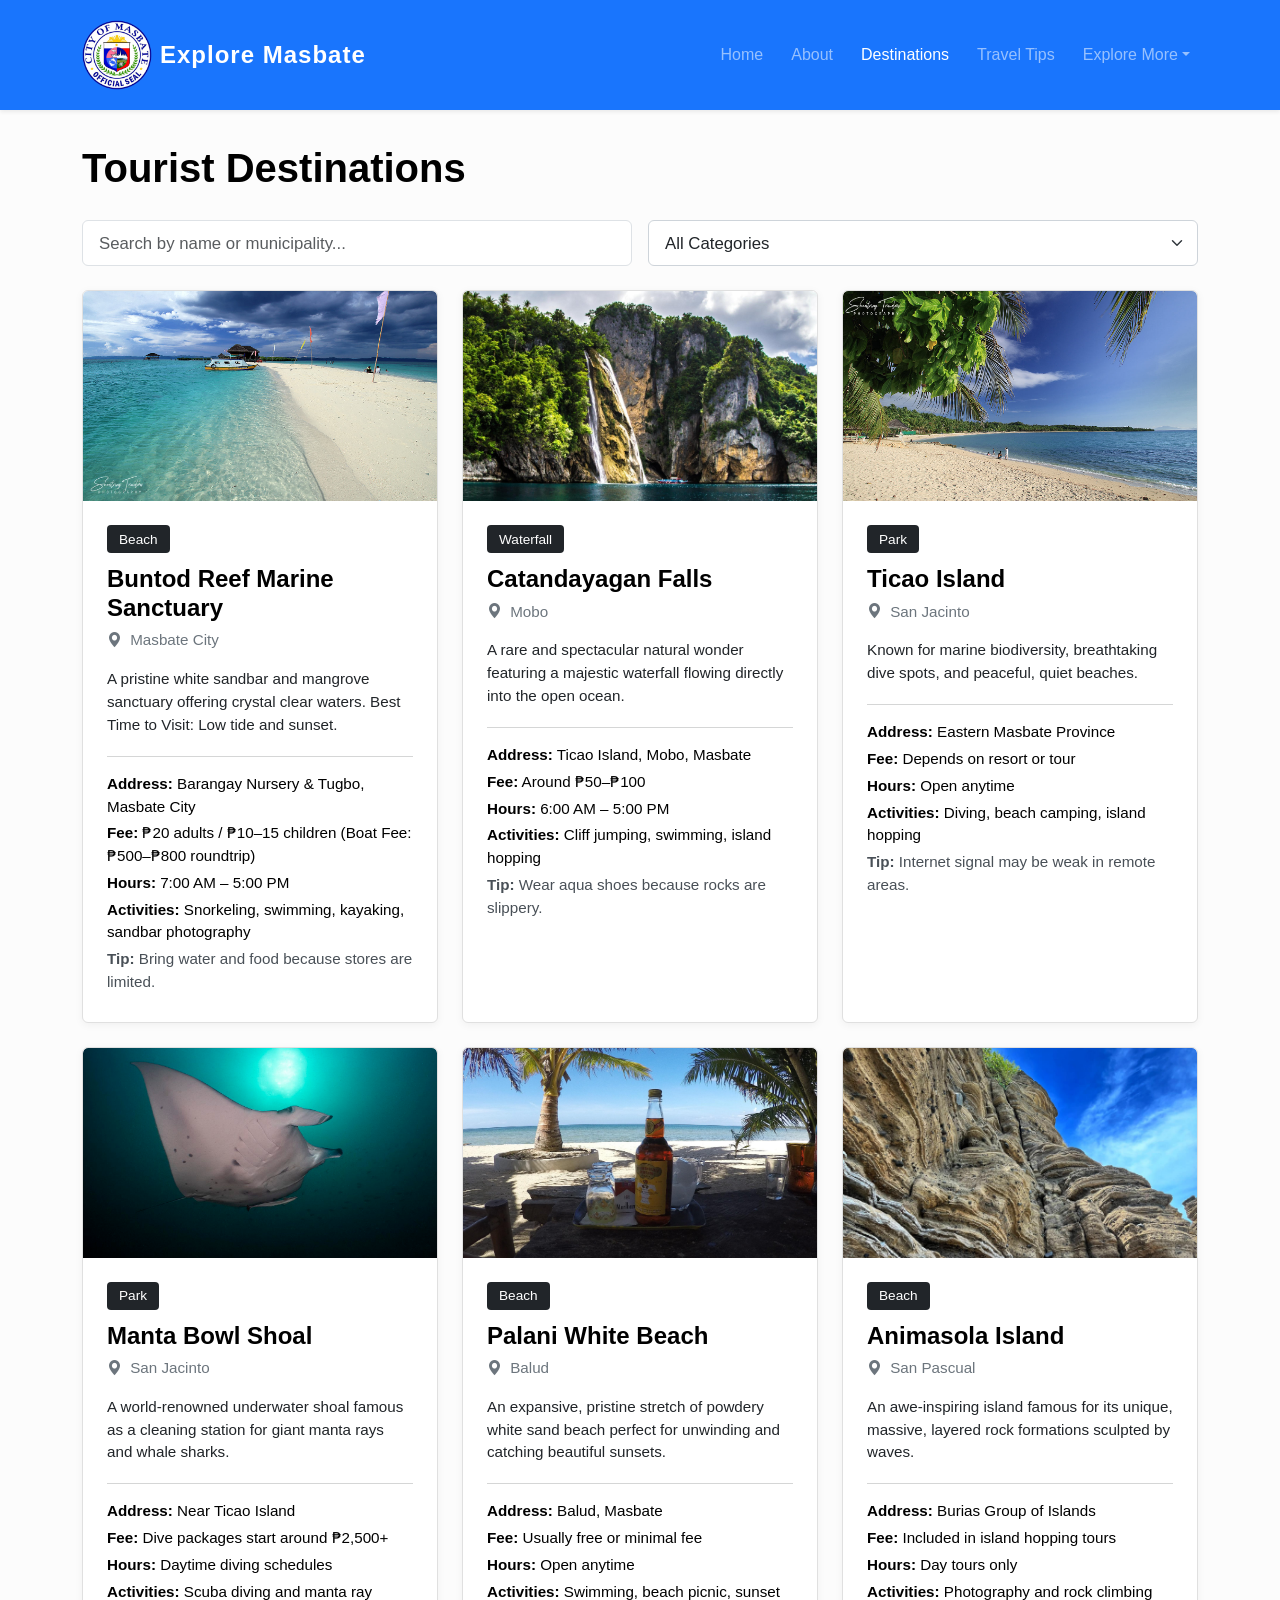
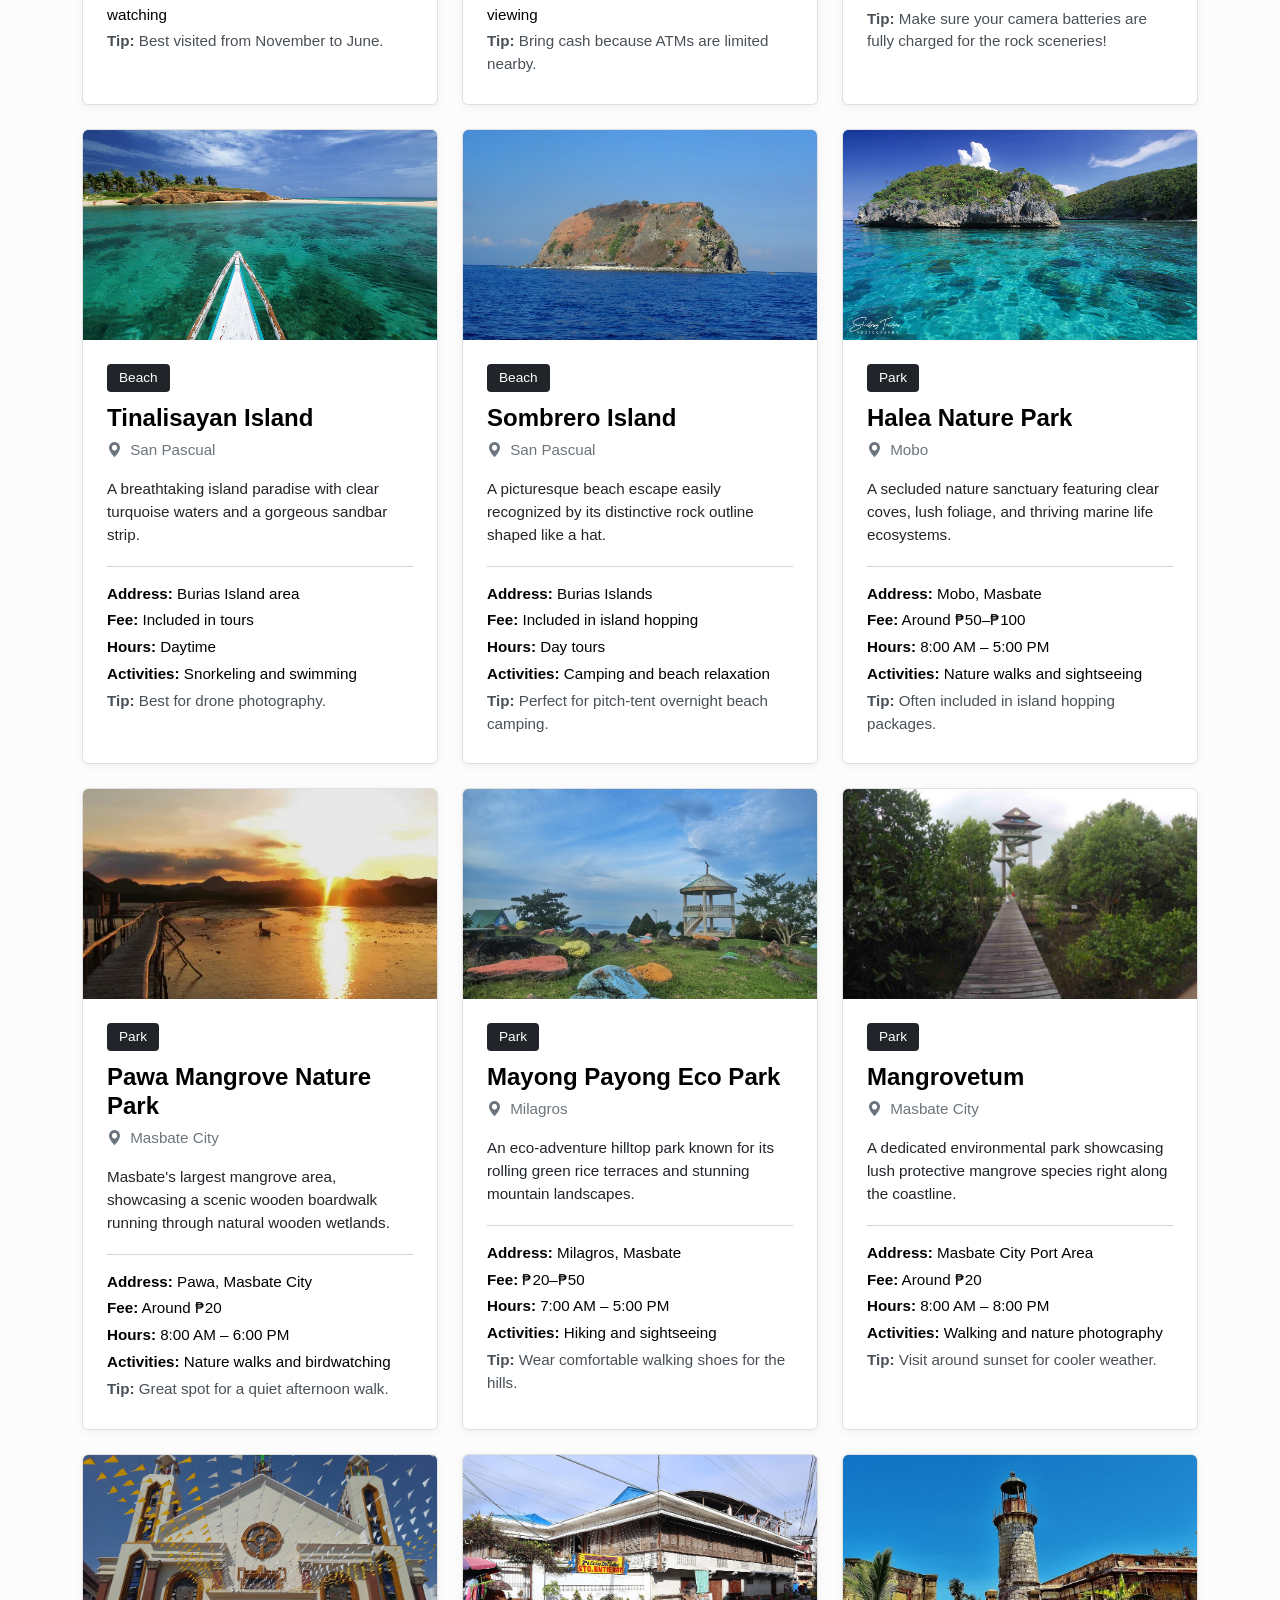
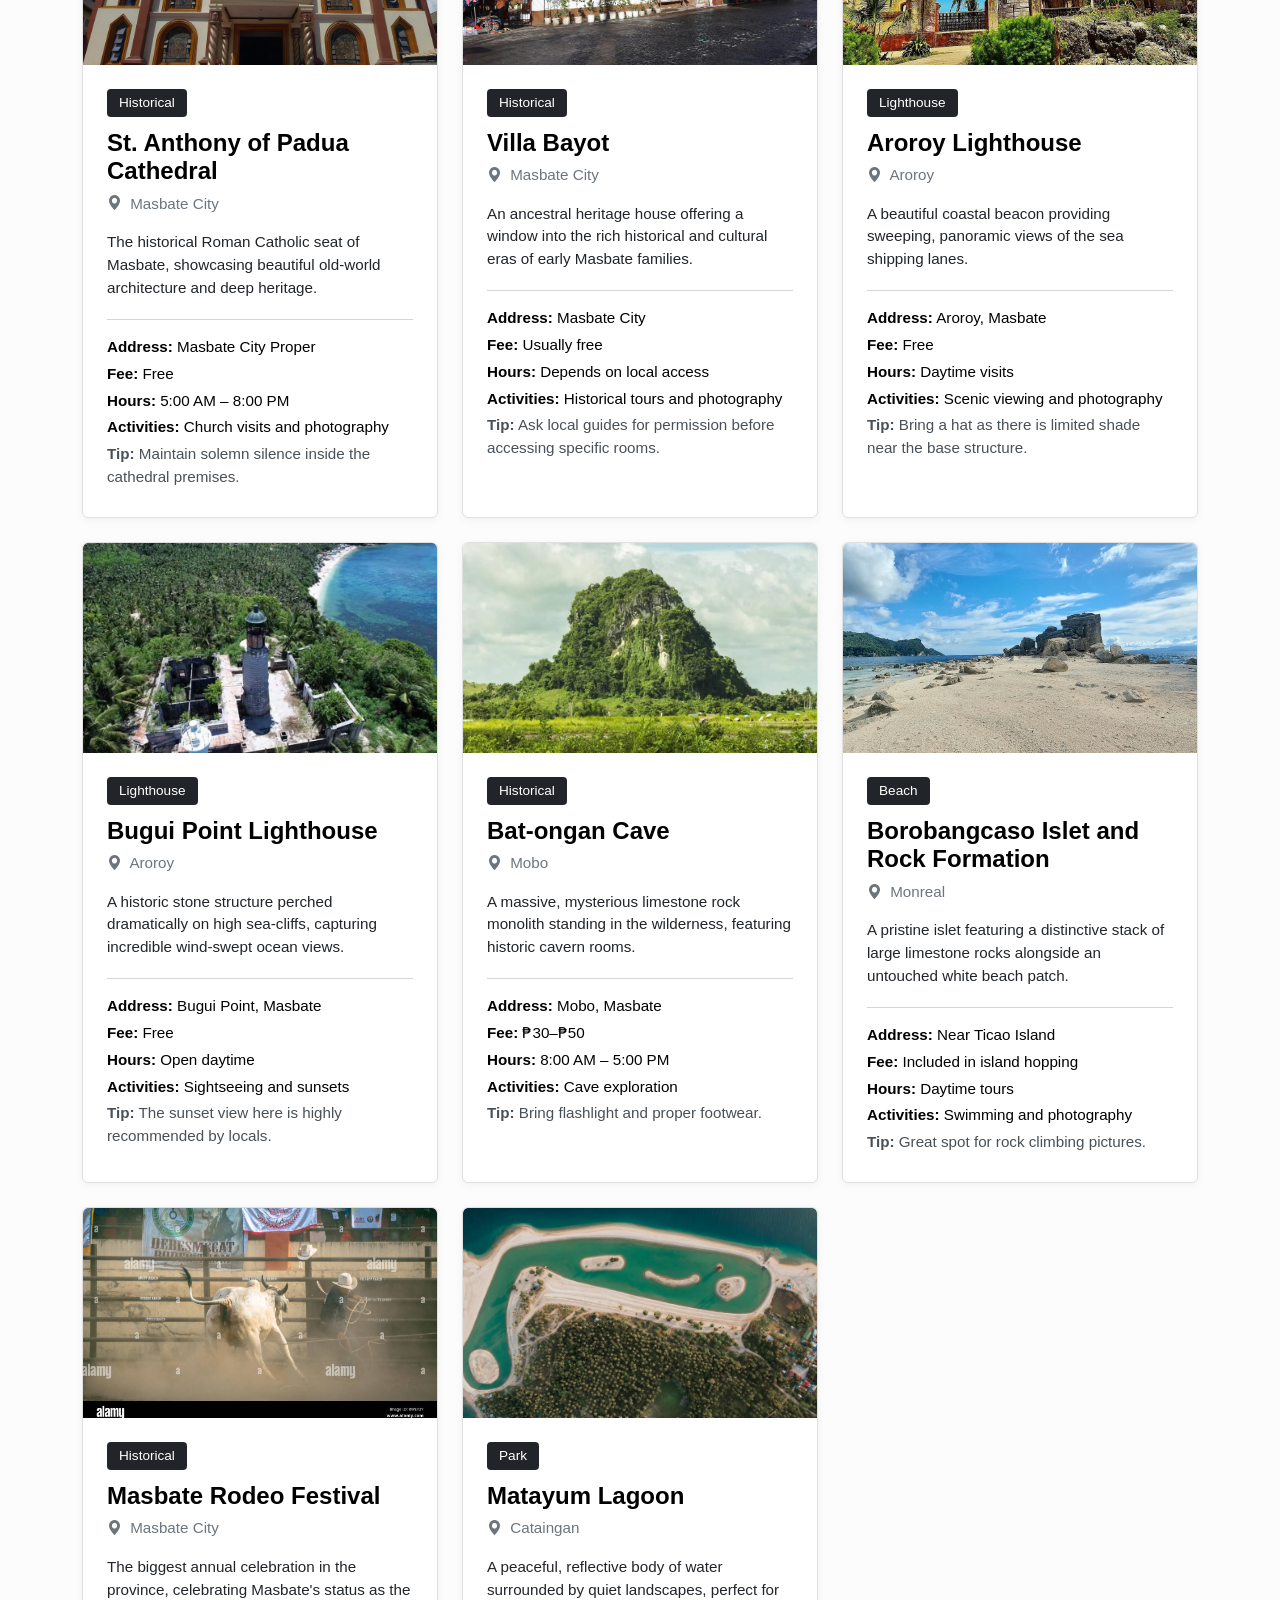
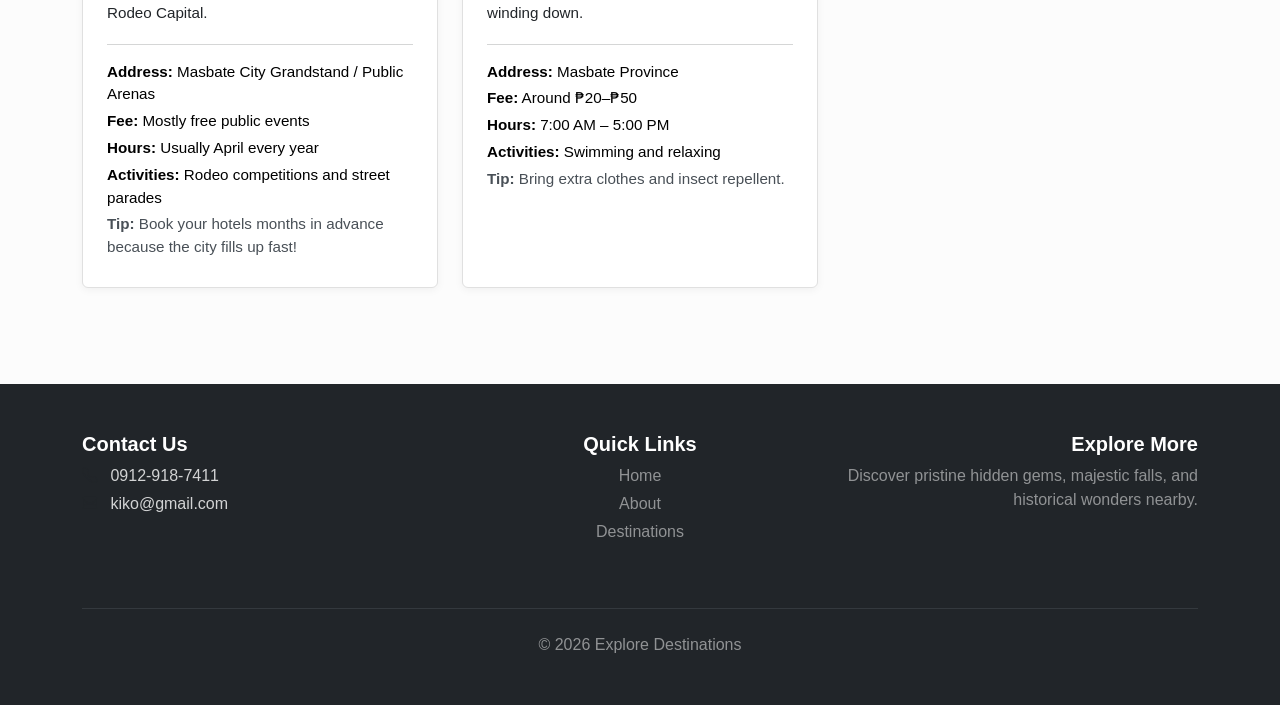
==== destination.html @ 682bd7a9 "upload" ====
<!DOCTYPE html>
<html lang="en">
<head>
  <meta charset="UTF-8">
  <meta name="viewport" content="width=device-width, initial-scale=1.0">
  <title>Explore Destinations</title>
  <link href="https://cdn.jsdelivr.net/npm/bootstrap@5.3.3/dist/css/bootstrap.min.css" rel="stylesheet">
  <link rel="stylesheet" href="https://cdn.jsdelivr.net/npm/bootstrap-icons@1.11.3/font/bootstrap-icons.css">
  <link rel="stylesheet" href="style/style.css">
</head>
<body>

<nav class="navbar navbar-expand-lg navbar-dark bg-dark shadow-sm fixed-top">
  <div class="container">
     <a class="navbar-brand fw-bold d-inline-flex align-items-center" href="#">
        <img src="image/image21.png" alt="Logo" class="me-2" style="height: 70px; width: auto; object-fit: contain;">
        Explore Masbate
      </a>
    <button class="navbar-toggler" type="button" data-bs-toggle="collapse" data-bs-target="#navMenu">
      <span class="navbar-toggler-icon"></span>
    </button>
    <div class="collapse navbar-collapse" id="navMenu">
      <ul class="navbar-nav ms-auto">
        <li class="nav-item"><a class="nav-link" href="index.html">Home</a></li>
        <li class="nav-item"><a class="nav-link" href="about.html">About</a></li>
        <li class="nav-item"><a class="nav-link active" href="destination.html">Destinations</a></li>
         <li class="nav-item">
            <a class="nav-link" href="travel_tips.html">
              Travel Tips
            </a>
          </li>
        <li class="nav-item dropdown">
          <a class="nav-link dropdown-toggle" href="#" role="button" data-bs-toggle="dropdown">Explore More</a>
          <ul class="dropdown-menu">
            <li><a class="dropdown-item" href="culture.html">Culture</a></li>
            <li><a class="dropdown-item" href="gallery.html">Gallery</a></li>
            <li><a class="dropdown-item" href="inquiry.html">Inquiry</a></li>
          </ul>
        </li>
      </ul>
    </div>
  </div>
</nav>

<br><br><br>

<div class="container py-5 mt-4">

  <div class="search-section-header mb-4">
    <h2 class="custom-page-title">Tourist Destinations</h2>
    
    <div class="row g-3 mt-2">
      <div class="col-md-6">
        <input type="text" id="destinationSearch" class="form-control custom-search-input" placeholder="Search by name or municipality...">
      </div>
      <div class="col-md-6">
        <select id="categoryFilter" class="form-select custom-select-filter">
          <option value="all">All Categories</option>
          <option value="beach">Beach</option>
          <option value="park">Nature & Parks</option>
          <option value="waterfall">Waterfalls</option>
          <option value="lighthouse">Lighthouses</option>
        </select>
      </div>
    </div>
  </div>

  <div class="row g-4" id="destinationsGrid"></div>

  <div id="noResultsMessage" class="text-center py-5 d-none">
    <i class="bi bi-exclamation-circle text-muted fs-1"></i>
    <p class="mt-2 text-muted fw-semibold">No destinations match your criteria.</p>
  </div>
</div>

<footer class="bg-dark text-white py-5 mt-5">
  <div class="container">
    <div class="row">
      <div class="col-md-4 mb-4">
        <h5>Contact Us</h5>
        <p class="mb-1"><i class="bi bi-telephone text-muted me-2"></i> 0912-918-7411</p>
        <p><i class="bi bi-envelope text-muted me-2"></i> kiko@gmail.com</p>
      </div>
      <div class="col-md-4 text-center mb-4">
        <h5>Quick Links</h5>
        <p class="mb-1"><a href="index.html" class="text-white-50 text-decoration-none">Home</a></p>
        <p class="mb-1"><a href="about.html" class="text-white-50 text-decoration-none">About</a></p>
        <p><a href="destination.html" class="text-white-50 text-decoration-none">Destinations</a></p>
      </div>
      <div class="col-md-4 text-md-end">
        <h5>Explore More</h5>
        <p class="text-white-50">Discover pristine hidden gems, majestic falls, and historical wonders nearby.</p>
      </div>
    </div>
    <hr class="border-secondary my-4">
    <p class="text-center text-white-50 mb-0">© 2026 Explore Destinations</p>
  </div>
</footer>

<script src="https://cdn.jsdelivr.net/npm/bootstrap@5.3.3/dist/js/bootstrap.bundle.min.js"></script>
<script src="javascript/index.js"></script>
</body>
</html>
---- style/style.css ----
html{
    scroll-behavior: smooth;
}

body{
    font-family: 'Poppins', sans-serif;
    background: #f8f9fa;
    color: #212529;
    overflow-x: hidden;
}

/* NAVBAR */

.navbar{
    padding: 15px 0;
    background: rgba(13, 110, 253, 0.95) !important;
    backdrop-filter: blur(10px);
    transition: 0.3s;
}

.navbar-brand{
    font-size: 1.5rem;
    letter-spacing: 1px;
}

.nav-link{
    font-weight: 500;
    margin-left: 12px;
    transition: 0.3s;
}

.nav-link:hover{
    color: #dbeafe !important;
}

/* HERO */

.hero{
    height: 100vh;
    background:
    linear-gradient(rgba(0,0,0,0.55),
    rgba(0,0,0,0.55)),
    url('../image/p1.jpg');

    background-size: cover;
    background-position: center;
    background-attachment: fixed;
}

.hero h1{
    font-size: 4rem;
    animation: fadeDown 1s ease;
}

.hero p{
    font-size: 1.2rem;
    animation: fadeUp 1.2s ease;
}

.hero .btn{
    border-radius: 50px;
    padding: 12px 30px;
    font-weight: 600;
    transition: 0.3s;
}

.hero .btn:hover{
    transform: translateY(-4px);
}

/* SECTIONS */

section{
    padding: 90px 0;
}

section h2{
    font-weight: 700;
    color: #0d6efd;
}

/* IMAGE */

img{
    transition: 0.4s ease;
}

img:hover{
    transform: scale(1.03);
}

/* FEATURE CARDS */

.feature-card{
    border-radius: 20px;
    transition: 0.35s ease;
    background: #fff;
}

.feature-card:hover{
    transform: translateY(-10px);
    box-shadow: 0 20px 40px rgba(0,0,0,0.12) !important;
}

.feature-icon{
    font-size: 3rem;
}

/* BUTTONS */

.btn{
    border-radius: 50px;
    font-weight: 600;
    transition: 0.3s ease;
}

.btn:hover{
    transform: translateY(-3px);
}

/* FOOTER */

footer{
    background: #111827 !important;
}

footer h5{
    font-weight: 600;
}

footer p,
footer a{
    color: rgba(255,255,255,0.8);
    transition: 0.3s;
}

footer a:hover{
    color: #0d6efd !important;
    padding-left: 5px;
}

/* ANIMATIONS */

@keyframes fadeDown{
    from{
        opacity: 0;
        transform: translateY(-40px);
    }

    to{
        opacity: 1;
        transform: translateY(0);
    }
}

@keyframes fadeUp{
    from{
        opacity: 0;
        transform: translateY(40px);
    }

    to{
        opacity: 1;
        transform: translateY(0);
    }
}

/* MOBILE */

@media(max-width: 768px){

    .hero h1{
        font-size: 2.5rem;
    }

    .hero p{
        font-size: 1rem;
    }

    .navbar{
        padding: 10px 0;
    }

    section{
        padding: 70px 0;
    }
}

/*Story----------------------------*/

body {
    font-family: 'Segoe UI', Tahoma, Geneva, Verdana, sans-serif; /* cite: 3 */
    color: #333;
    background-color: #f8f9fa; /* Light grey background */
}

/* --- HERO BANNER --- */
.story-header {
    background: linear-gradient(rgba(0,0,0,0.6), rgba(0,0,0,0.6)), url('../image/download.jpg');
    background-size: cover;
    background-position: center;
    height: 60vh;
    display: flex;
    align-items: center;
    justify-content: center;
    color: white;
    text-shadow: 2px 2px 10px rgba(0,0,0,0.5);
}

/* --- STORY BOX --- */
.story-content {
    font-size: 1.15rem;
    line-height: 1.9;
    color: #2c3e50;
    max-width: 800px;
    margin: -50px auto 50px; /* Overlaps the header banner */
    background: white;
    padding: 40px;
    border-radius: 15px; /* cite: 3 */
    box-shadow: 0 15px 35px rgba(0,0,0,0.1);
    position: relative;
    z-index: 10;
}

/* --- TYPOGRAPHY --- */
.dropcap {
    float: left;
    font-size: 4rem;
    line-height: 1;
    font-weight: bold;
    margin-right: 10px;
    color: #2d6a4f; /* Main brand green[cite: 3] */
}

.italic {
    font-style: italic;
    color: #555;
    font-size: 1.25rem;
}

/* --- BUTTONS & NAVIGATION --- */
.back-btn {
    position: fixed;
    top: 20px;
    left: 20px;
    z-index: 100;
    background: rgba(255, 255, 255, 0.9);
    border-radius: 50px;
    padding: 8px 20px;
    color: #333;
    text-decoration: none;
    font-weight: bold;
    box-shadow: 0 4px 6px rgba(0,0,0,0.1);
    transition: all 0.3s ease;
}

.back-btn:hover {
    background: #2d6a4f; /* cite: 3 */
    color: white;
    transform: translateX(-5px);
}

.custom-btn {
    border-radius: 5px; /* cite: 3 */
    color: #2d6a4f; /* cite: 3 */
    border-color: #2d6a4f; /* cite: 3 */
    font-weight: 500; /* cite: 3 */
}

.custom-btn:hover {
    background-color: #2d6a4f; /* cite: 3 */
    color: white;
}

/* --- FOOTER --- */
footer {
    background-color: #212529;
    color: #ffffff;
    padding: 2rem 0;
}


/*--------------------------about------------------------------------------------------------*/

/* ================= GLOBAL ================= */
body {
  font-family: Arial, Helvetica, sans-serif;
  background: #f6f8fb;
  margin: 0;
  padding: 0;
}

/* fix navbar spacing */
body {
  padding-top: 70px;
}

/* ================= NAVBAR ================= */
.navbar {
  background: #0d6efd;
}

.navbar-brand {
  letter-spacing: 1px;
}

/* ================= HERO SECTION ================= */
.about-hero {
  background: linear-gradient(rgba(0,0,0,0.55), rgba(0,0,0,0.55)),
              url("../image/download.jpg");
  background-size: cover;
  background-position: center;
  height: 60vh;

  display: flex;
  align-items: center;
  justify-content: center;

  text-align: center;
}

.about-hero h1 {
  font-size: 3rem;
  animation: fadeDown 1s ease;
}

.about-hero p {
  animation: fadeUp 1.2s ease;
}

/* ================= CONTENT ================= */
main h2 {
  color: #1e2a38;
}

main p {
  font-size: 15px;
  line-height: 1.7;
  color: #555;
}

/* image frame */
.about-img-frame img {
  transition: transform 0.4s ease, box-shadow 0.4s ease;
  border-radius: 15px;
}

.about-img-frame img:hover {
  transform: scale(1.05);
  box-shadow: 0 15px 30px rgba(0,0,0,0.2);
}

/* ================= CENTER "WHO WE ARE" SECTION ================= */

/* center the whole left text column */
main .row {
  align-items: center;
}

/* center heading */
main h2 {
  text-align: center;
}

/* center paragraph text under it */
main .col-md-6:first-child {
  text-align: center;
}

/* optional: make it look cleaner */
main p {
  max-width: 500px;
  margin: 10px auto;
}

/* ================= FOOTER ================= */
.footer-wide {
  background: #111;
  color: #ddd;
  padding: 50px 0;
}

.footer-heading {
  font-weight: bold;
  margin-bottom: 15px;
  color: #fff;
}

.footer-wide a {
  color: #bbb;
  text-decoration: none;
}

.footer-wide a:hover {
  color: #fff;
  text-decoration: underline;
}

/* ================= ANIMATIONS ================= */
@keyframes fadeDown {
  from {
    opacity: 0;
    transform: translateY(-30px);
  }
  to {
    opacity: 1;
    transform: translateY(0);
  }
}

@keyframes fadeUp {
  from {
    opacity: 0;
    transform: translateY(30px);
  }
  to {
    opacity: 1;
    transform: translateY(0);
  }
}

/*destination-------------------------------------------------------------*/


/* --- SITE BASE UTILITIES --- */
body {
    background-color: #fafafa; /* Clean, neutral light grey background */
    color: #212529; /* Default dark gray text */
}

/* --- TOURIST DESTINATIONS TITLE BLOCK --- */
.custom-page-title {
    color: #000000 !important; /* Changed from green to solid black */
    font-size: 2.5rem;
    font-weight: 700;
    display: inline-block;
    padding-bottom: 4px;
    margin-bottom: 0;
    border-bottom: none !important; /* Red underline completely removed */
}

/* Search inputs formatting attributes */
.custom-search-input {
    font-size: 1.05rem !important;
    padding: 0.6rem 1rem !important;
    color: #212529 !important;
    background-color: #ffffff !important;
    border: 1px solid #dee2e6 !important;
    border-radius: 6px !important;
}

.custom-search-input:focus {
    border-color: #ced4da !important;
    box-shadow: none !important;
}

/* Category filter select box styling */
.custom-select-filter {
    font-size: 1.05rem !important;
    padding: 0.6rem 1rem !important;
    color: #212529 !important;
    background-color: #ffffff !important;
    border: 1px solid #ced4da !important;
    border-radius: 6px !important;
}

/* --- DYNAMIC CARD COMPONENT LAYOUT DESIGN --- */
.custom-destination-card {
    border: 1px solid #e0e0e0 !important; /* Removed the green top border for a clean, neutral card */
    border-radius: 6px !important;
    overflow: hidden;
    background: #ffffff;
    box-shadow: 0 2px 8px rgba(0, 0, 0, 0.05) !important;
}

.custom-destination-card .card-img-top {
    height: 210px;
    object-fit: cover;
}

/* --- DYNAMIC CATEGORY BADGES --- */
/* Default badge style (for Beach, Lighthouse, Waterfall, etc.) */
.badge-category {
    background-color: #212529 !important; /* Dark black/gray badge background */
    color: #ffffff !important; /* White text */
    font-weight: 500;
    padding: 0.45rem 0.75rem !important;
    font-size: 0.85rem !important;
    border-radius: 4px !important;
    display: inline-block;
    margin-bottom: 0.75rem;
}

/* TARGETED STYLE FOR THE PARK BADGE */
/* The Javascript adds text-capitalize, so we target both lowercase and capitalized versions just in case */
.badge-category.park,
.badge-category.Park {
    background-color: #000000 !important; /* Black pill background */
    color: #0d6efd !important; /* Blue font text */
    font-weight: 600;
}

/* --- CARD TEXT DETAILS --- */
.card-destination-name {
    font-size: 1.5rem;
    font-weight: 700;
    color: #000000; /* Solid black destination titles */
    margin-bottom: 0.4rem;
}

.card-location-geo {
    color: #6c757d;
    font-size: 0.95rem;
    margin-bottom: 1rem;
}

.card-location-geo i {
    color: #6c757d; /* Muted geo pinpoint icon */
    margin-right: 4px;
}

.card-description-text {
    color: #212529; /* Clean black font body description */
    font-size: 0.95rem;
    line-height: 1.5;
    margin-bottom: 1.2rem;
}

/* Meta info rows layout (Fee, Hours, Activities, Tip) */
.meta-info-row {
    font-size: 0.95rem;
    color: #000000; /* Solid black font labels and text */
    margin-bottom: 0.25rem;
}

/* Keeps your tips highlighted cleanly without using green */
.meta-info-row.text-success {
    color: #495057 !important; /* Neutral dark gray for tips fallback */
}



/*--------------------------------------------------------gallery---------------------*/

/* ==========================================================================
   GLOBAL CURATED CATALOG LAYOUT
   ========================================================================== */
:root {
  --primary-blue: #1e75ff; /* Main branding blue color */
  --catalog-grey: #fafafa;  /* Main page background */
  --card-border: #ffffff;   /* Thick white card borders */
  --card-shadow: 0 4px 15px rgba(0, 0, 0, 0.08); /* Professional drop shadow */
}

body {
  background-color: var(--catalog-grey);
  font-family: 'Segoe UI', Roboto, Helvetica, Arial, sans-serif;
  color: #2b2d42;
  margin: 0;
  padding: 0;
}

/* ==========================================================================
   BLUE HEADER & MAIN TEXT
   ========================================================================== */
.custom-blue-navbar {
  background: var(--primary-blue); /* Solid blue header banner */
  padding: 1.5rem 0;
  box-shadow: 0 3px 10px rgba(0, 0, 0, 0.1);
  margin-bottom: 2rem;
}

/* Large professional 'DESTINATIONS UNVEILED' main title */
.unveiled-header {
  color: #ffffff !important;
  font-weight: 700;
  font-size: 3rem;
  letter-spacing: -1px;
}

/* Subsection Titles: 'Coastal Wonders', 'Icons of Masbate', etc. */
.section-title {
  color: #2b2d42;
  font-weight: 600;
  font-size: 1.8rem;
  margin-top: 2rem;
  margin-bottom: 1.25rem;
  padding-left: 0.5rem;
  border-left: 5px solid var(--primary-blue); /* Left accent bar */
}

/* ==========================================================================
   UNIFORM PHOTO CATALOG GRID (4 Columns Natively)
   ========================================================================== */
.catalog-grid {
  display: grid;
  /* Fixed 4-column structure with professional spacing */
  grid-template-columns: repeat(4, 1fr); 
  gap: 1rem;
}

/* Reusing the custom-destination-card ID to apply the professional drop shadow rule */
#custom-destination-card {
  border: 1px solid rgba(0,0,0,0.02) !important;
  box-shadow: var(--card-shadow) !important;
}

/* THEMED CATLOG CARD STRUCTURE */
.catalog-item .card {
  border: 3px solid var(--card-border) !important; /* Recreating the thick white picture borders */
  border-radius: 8px !important;
  box-shadow: var(--card-shadow) !important;
  background-color: #ffffff;
  transition: transform 0.3s cubic-bezier(0.16, 1, 0.3, 1), box-shadow 0.3s ease;
  overflow: hidden;
}

.catalog-item .card:hover {
  transform: translateY(-8px) scale(1.01);
  box-shadow: 0 10px 25px rgba(0, 0, 0, 0.15) !important;
}

/* CRUCIAL ASPECT RATIO ALIGNMENT ENGINE */
.catalog-card-img {
  width: 100%;
  height: 220px;            /* Forces every single image to have the exact same uniform height */
  object-fit: cover;       /* auto-crops image to fill bounding box without stretching or distortion */
  object-position: center; /* Keeps the focus right in the middle of the scenery */
  transition: transform 0.5s ease;
}

/* ==========================================================================
   FOOTER PLAQUE & QUICK LINKS
   ========================================================================== */
.custom-dark-footer {
  background-color: #1a1a1a !important; /* Deep dark footer background */
}

/* Bottom brass/gold collection plaque text */
.plaque-gold-text {
  color: #f7e099; /* Professional golden hue alert text */
  font-size: 0.8rem;
  letter-spacing: 2px;
  text-transform: uppercase;
  background: rgba(255,255,255,0.03);
  padding: 6px 15px;
  border-radius: 4px;
  display: inline-block;
}

/* Footer heading color */
.custom-dark-footer h5 {
  color: #f7e099; /* Consistent golden hue title elements */
}

/* Footer standard paragraph text */
.custom-dark-footer p {
  color: rgba(255,255,255,0.65) !important;
}


/*-------------------------------------------inquiry-----------------*/

/* HERO */
.inquiry-hero {
  background: linear-gradient(rgba(0,0,0,0.6),
              rgba(0,0,0,0.6)),
              url("../image/image3.jpg");

  background-size: cover;
  background-position: center;

  padding: 100px 20px;
}

/* CARD */
.inquiry-card {
  border: none;
  border-radius: 15px;
}

/* INPUT */
.form-control,
.form-select {
  padding: 12px;
  border-radius: 10px;
}

/* BUTTON */
.btn-primary {
  padding: 12px;
  border-radius: 30px;
}

/* ERROR */
.error {
  color: red;
  font-size: 14px;
}


/*-------Trave tips--------*/

body {
    background-color: #fcfcfc;
    font-family: 'Segoe UI', Roboto, Helvetica, Arial, sans-serif;
    color: #2b2d42;
    -webkit-font-smoothing: antialiased;
}

/* ==========================================================================
   NAVIGATION HEADERS
   ========================================================================== */
.custom-blue-navbar {
    background: linear-gradient(135deg, #1e75ff, #0056b3) !important;
    box-shadow: 0 4px 12px rgba(0, 0, 0, 0.08);
    padding: 0.75rem 0;
    transition: all 0.3s ease;
}

.custom-blue-navbar .navbar-brand {
    letter-spacing: -0.5px;
}

.custom-blue-navbar .nav-link {
    color: rgba(255, 255, 255, 0.85) !important;
    font-weight: 500;
    position: relative;
    transition: color 0.2s ease;
}

.custom-blue-navbar .nav-link:hover,
.custom-blue-navbar .nav-link.active {
    color: #ffffff !important;
}

/* ==========================================================================
   PAGE SECTION TITLES
   ========================================================================== */
.custom-tips-title {
    color: #1a1d20 !important;
    font-size: 2.25rem;
    font-weight: 700;
    letter-spacing: -0.5px;
    margin-bottom: 0.25rem;
    display: inline-block;
    position: relative;
}

/* Sleek subtle colored accent bar beneath the section headers */
.custom-tips-title::after {
    content: '';
    display: block;
    width: 45px;
    height: 4px;
    background-color: #198754; /* Clean green accent color lines */
    margin: 8px auto 0 auto;
    border-radius: 2px;
}

/* ==========================================================================
   ACCORDION SYSTEMS
   ========================================================================== */
.custom-accordion {
    border: none !important;
    box-shadow: 0 4px 20px rgba(0, 0, 0, 0.04);
    border-radius: 8px !important;
    overflow: hidden;
}

.custom-accordion-item {
    border: 1px solid #eef1f6 !important;
    margin-bottom: 8px;
    border-radius: 6px !important;
    background-color: #ffffff;
    transition: all 0.2s ease;
}

.custom-accordion-item:hover {
    border-color: #d8e2ef !important;
    box-shadow: 0 4px 12px rgba(0, 0, 0, 0.02);
}

/* Uncollapsed Button State */
.custom-accordion .accordion-button {
    background-color: #ffffff !important;
    color: #495057 !important;
    font-size: 1rem;
    font-weight: 600;
    padding: 1.15rem 1.5rem;
    border: none;
    box-shadow: none !important;
}

/* Expanded/Active Dropdown Panel State */
.custom-accordion .accordion-button:not(.collapsed) {
    background-color: #f0f6ff !important; /* Elegant tint grid overlay background */
    color: #0d6efd !important;
    border-bottom: 1px solid #e2eeff;
}

/* Subtle icon spacing tweak */
.custom-accordion .accordion-button i {
    font-size: 1.1rem;
    transition: transform 0.2s ease;
}

.custom-accordion .accordion-body {
    background-color: #ffffff;
    color: #4a5568;
    font-size: 0.925rem;
    line-height: 1.6;
    padding: 1.25rem 1.5rem;
}

/* ==========================================================================
   TRAVEL GUIDE 5-COLUMN MATRIX PANELS
   ========================================================================== */
.custom-guide-card {
    border: 1px solid #f0f2f5 !important;
    background-color: #fdfdfd !important; /* Ultra clean block background tint */
    border-radius: 8px !important;
    box-shadow: 0 4px 12px rgba(0, 0, 0, 0.02) !important;
    transition: transform 0.3s cubic-bezier(0.16, 1, 0.3, 1), box-shadow 0.3s ease;
}

.custom-guide-card:hover {
    transform: translateY(-4px);
    box-shadow: 0 12px 24px rgba(0, 0, 0, 0.06) !important;
    border-color: #e2e8f0 !important;
    background-color: #ffffff !important;
}

/* Bold Green Section Labels inside layout panels */
.card-guide-title {
    font-size: 0.95rem;
    font-weight: 700;
    color: #198754 !important; /* Premium branding green */
    letter-spacing: -0.2px;
    margin-bottom: 0.5rem;
}

.card-guide-text {
    line-height: 1.5;
    color: #64748b !important;
    font-size: 0.85rem !important;
}

/* ==========================================================================
   FOOTERS
   ========================================================================== */
.custom-dark-footer {
    background-color: #111418 !important;
    border-top: 1px solid #212529;
}

.custom-dark-footer h5 {
    color: #ffffff;
    font-size: 1.05rem;
    letter-spacing: 0.5px;
    text-transform: uppercase;
}

.custom-dark-footer a {
    transition: color 0.2s ease, padding-left 0.2s ease;
}

.custom-dark-footer a:hover {
    color: #ffffff !important;
    padding-left: 4px;
}

/* ==========================================================================
   RESPONSIVE LAYOUT CONSTRAINTS
   ========================================================================== */
@media (min-width: 992px) {
    .col-lg-2-custom {
        flex: 0 0 20% !important;
        max-width: 20% !important;
    }
}


/*--------------------------culture-------------------------*/

/* Custom Card Styles for Culture Gallery Grid */
.custom-culture-card {
  border-top: 5px solid #198754 !important; /* Green top boundary accent from your photo template */
  border-radius: 8px;
  overflow: hidden;
  transition: transform 0.2s ease, box-shadow 0.2s ease;
}

/* Card hover scaling micro-interaction */
.custom-culture-card:hover {
  transform: translateY(-4px);
  box-shadow: 0 10px 20px rgba(0,0,0,0.1) !important;
}

/* Image Uniform Crop Mechanics */
.card-img-container {
  height: 240px;
  width: 100%;
  overflow: hidden;
  background-color: #f0f0f0;
}

.card-img-container img {
  width: 100%;
  height: 100%;
  object-fit: cover; /* Keeps image perspective locked and clean */
}

/* Header Text Matching Photo Design colors */
.custom-culture-card .card-title {
  color: #198754; /* Deep thematic green title text */
  font-size: 1.6rem;
}

/* Custom black pill badge requested to replace the original red scheme */
.custom-badge-pill {
  background-color: #212529; /* Deep Solid Black */
  color: #ffffff;
  text-align: center;
  padding: 6px 12px;
  font-weight: 600;
  font-size: 0.9rem;
  border-radius: 6px;
  width: 100%;
  display: inline-block;
  letter-spacing: 0.5px;
}

/* Location Text and Pin Adjustments */
.location-wrapper i {
  color: #6c757d;
}
.location-wrapper span {
  font-size: 0.95rem;
}
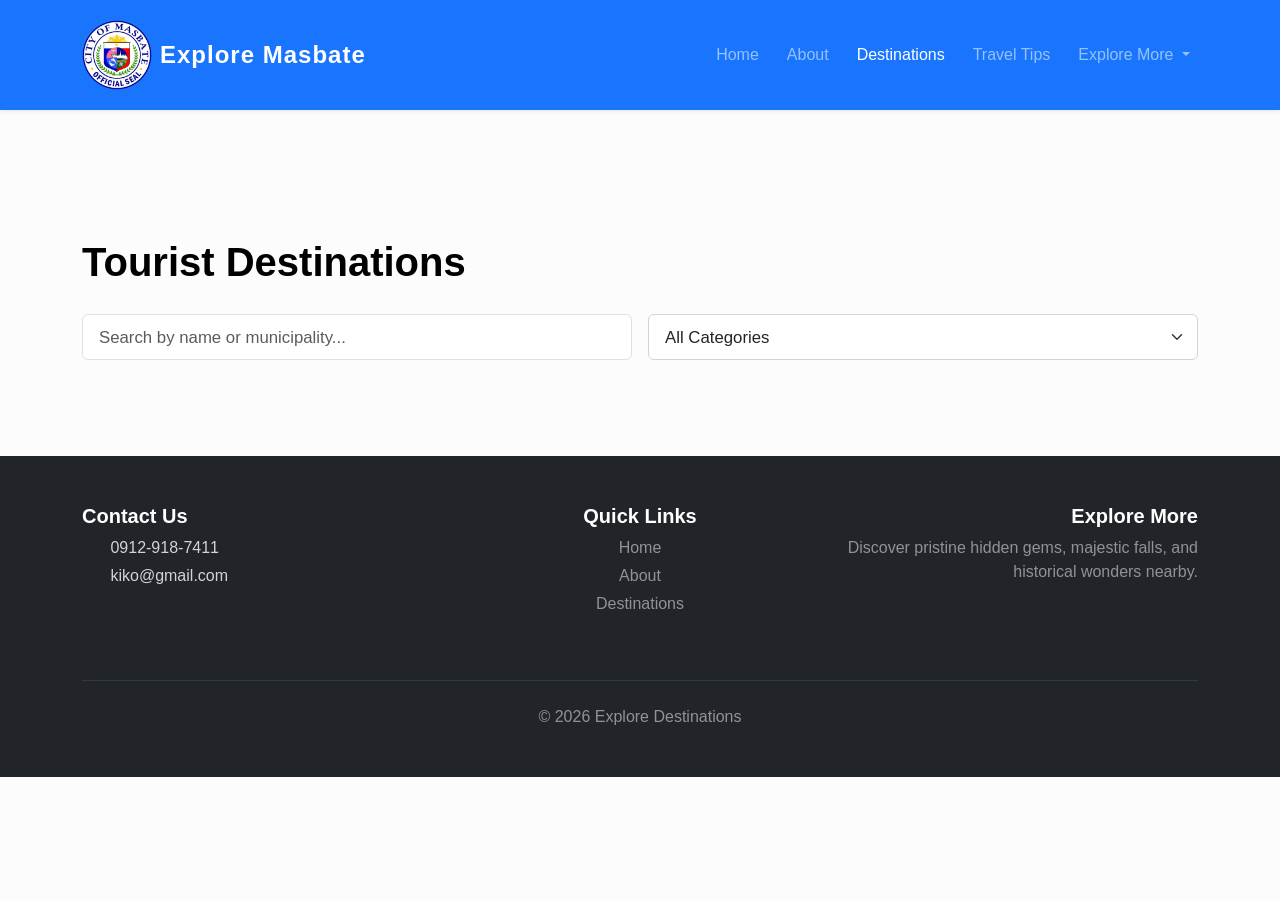
==== commit 4cebc41f: "Update destination.html" ====
--- a/destination.html
+++ b/destination.html
@@ -1,103 +1,213 @@
 <!DOCTYPE html>
 <html lang="en">
 <head>
-  <meta charset="UTF-8">
-  <meta name="viewport" content="width=device-width, initial-scale=1.0">
+  <meta charset="UTF-8" />
+  <meta name="viewport" content="width=device-width, initial-scale=1.0"/>
   <title>Explore Destinations</title>
-  <link href="https://cdn.jsdelivr.net/npm/bootstrap@5.3.3/dist/css/bootstrap.min.css" rel="stylesheet">
-  <link rel="stylesheet" href="https://cdn.jsdelivr.net/npm/bootstrap-icons@1.11.3/font/bootstrap-icons.css">
-  <link rel="stylesheet" href="style/style.css">
+
+  <!-- Bootstrap -->
+  <link href="https://cdn.jsdelivr.net/npm/bootstrap@5.3.3/dist/css/bootstrap.min.css" rel="stylesheet"/>
+
+  <!-- Bootstrap Icons -->
+  <link rel="stylesheet" href="https://cdn.jsdelivr.net/npm/bootstrap-icons@1.11.3/font/bootstrap-icons.css"/>
+
+  <!-- Custom CSS -->
+  <link rel="stylesheet" href="style/style.css"/>
 </head>
+
 <body>
 
+<!-- NAVBAR -->
 <nav class="navbar navbar-expand-lg navbar-dark bg-dark shadow-sm fixed-top">
   <div class="container">
-     <a class="navbar-brand fw-bold d-inline-flex align-items-center" href="#">
-        <img src="image/image21.png" alt="Logo" class="me-2" style="height: 70px; width: auto; object-fit: contain;">
-        Explore Masbate
-      </a>
-    <button class="navbar-toggler" type="button" data-bs-toggle="collapse" data-bs-target="#navMenu">
+
+    <a class="navbar-brand fw-bold d-inline-flex align-items-center" href="#">
+      <img src="image/image21.png"
+           alt="Logo"
+           class="me-2"
+           style="height: 70px; width: auto; object-fit: contain;">
+      Explore Masbate
+    </a>
+
+    <button class="navbar-toggler"
+            type="button"
+            data-bs-toggle="collapse"
+            data-bs-target="#navMenu">
       <span class="navbar-toggler-icon"></span>
     </button>
+
     <div class="collapse navbar-collapse" id="navMenu">
       <ul class="navbar-nav ms-auto">
-        <li class="nav-item"><a class="nav-link" href="index.html">Home</a></li>
-        <li class="nav-item"><a class="nav-link" href="about.html">About</a></li>
-        <li class="nav-item"><a class="nav-link active" href="destination.html">Destinations</a></li>
-         <li class="nav-item">
-            <a class="nav-link" href="travel_tips.html">
-              Travel Tips
-            </a>
-          </li>
+
+        <li class="nav-item">
+          <a class="nav-link" href="index.html">Home</a>
+        </li>
+
+        <li class="nav-item">
+          <a class="nav-link" href="about.html">About</a>
+        </li>
+
+        <li class="nav-item">
+          <a class="nav-link active" href="destination.html">Destinations</a>
+        </li>
+
+        <li class="nav-item">
+          <a class="nav-link" href="travel_tips.html">Travel Tips</a>
+        </li>
+
         <li class="nav-item dropdown">
-          <a class="nav-link dropdown-toggle" href="#" role="button" data-bs-toggle="dropdown">Explore More</a>
+          <a class="nav-link dropdown-toggle"
+             href="#"
+             role="button"
+             data-bs-toggle="dropdown">
+            Explore More
+          </a>
+
           <ul class="dropdown-menu">
             <li><a class="dropdown-item" href="culture.html">Culture</a></li>
             <li><a class="dropdown-item" href="gallery.html">Gallery</a></li>
             <li><a class="dropdown-item" href="inquiry.html">Inquiry</a></li>
           </ul>
         </li>
+
       </ul>
     </div>
   </div>
 </nav>
 
-<br><br><br>
-
-<div class="container py-5 mt-4">
-
+<!-- SPACING FOR FIXED NAVBAR -->
+<div style="height: 100px;"></div>
+
+<!-- MAIN CONTENT -->
+<div class="container py-5">
+
+  <!-- SEARCH + FILTER -->
   <div class="search-section-header mb-4">
+
     <h2 class="custom-page-title">Tourist Destinations</h2>
-    
+
     <div class="row g-3 mt-2">
+
+      <!-- SEARCH -->
       <div class="col-md-6">
-        <input type="text" id="destinationSearch" class="form-control custom-search-input" placeholder="Search by name or municipality...">
-      </div>
+        <input
+          type="text"
+          id="destinationSearch"
+          class="form-control custom-search-input"
+          placeholder="Search by name or municipality..."
+        />
+      </div>
+
+      <!-- FILTER -->
       <div class="col-md-6">
         <select id="categoryFilter" class="form-select custom-select-filter">
+
           <option value="all">All Categories</option>
           <option value="beach">Beach</option>
           <option value="park">Nature & Parks</option>
           <option value="waterfall">Waterfalls</option>
           <option value="lighthouse">Lighthouses</option>
+          <option value="historical">Historical</option>
+
         </select>
       </div>
+
     </div>
   </div>
 
+  <!-- DESTINATION GRID -->
   <div class="row g-4" id="destinationsGrid"></div>
 
+  <!-- NO RESULTS -->
   <div id="noResultsMessage" class="text-center py-5 d-none">
+
     <i class="bi bi-exclamation-circle text-muted fs-1"></i>
-    <p class="mt-2 text-muted fw-semibold">No destinations match your criteria.</p>
-  </div>
+
+    <p class="mt-2 text-muted fw-semibold">
+      No destinations match your criteria.
+    </p>
+
+  </div>
+
 </div>
 
+<!-- FOOTER -->
 <footer class="bg-dark text-white py-5 mt-5">
+
   <div class="container">
+
     <div class="row">
+
+      <!-- CONTACT -->
       <div class="col-md-4 mb-4">
+
         <h5>Contact Us</h5>
-        <p class="mb-1"><i class="bi bi-telephone text-muted me-2"></i> 0912-918-7411</p>
-        <p><i class="bi bi-envelope text-muted me-2"></i> kiko@gmail.com</p>
-      </div>
+
+        <p class="mb-1">
+          <i class="bi bi-telephone text-muted me-2"></i>
+          0912-918-7411
+        </p>
+
+        <p>
+          <i class="bi bi-envelope text-muted me-2"></i>
+          kiko@gmail.com
+        </p>
+
+      </div>
+
+      <!-- QUICK LINKS -->
       <div class="col-md-4 text-center mb-4">
+
         <h5>Quick Links</h5>
-        <p class="mb-1"><a href="index.html" class="text-white-50 text-decoration-none">Home</a></p>
-        <p class="mb-1"><a href="about.html" class="text-white-50 text-decoration-none">About</a></p>
-        <p><a href="destination.html" class="text-white-50 text-decoration-none">Destinations</a></p>
-      </div>
+
+        <p class="mb-1">
+          <a href="index.html" class="text-white-50 text-decoration-none">
+            Home
+          </a>
+        </p>
+
+        <p class="mb-1">
+          <a href="about.html" class="text-white-50 text-decoration-none">
+            About
+          </a>
+        </p>
+
+        <p>
+          <a href="destination.html" class="text-white-50 text-decoration-none">
+            Destinations
+          </a>
+        </p>
+
+      </div>
+
+      <!-- DESCRIPTION -->
       <div class="col-md-4 text-md-end">
+
         <h5>Explore More</h5>
-        <p class="text-white-50">Discover pristine hidden gems, majestic falls, and historical wonders nearby.</p>
-      </div>
+
+        <p class="text-white-50">
+          Discover pristine hidden gems, majestic falls,
+          and historical wonders nearby.
+        </p>
+
+      </div>
+
     </div>
-    <hr class="border-secondary my-4">
-    <p class="text-center text-white-50 mb-0">© 2026 Explore Destinations</p>
+
+    <hr class="border-secondary my-4"/>
+
+    <p class="text-center text-white-50 mb-0">
+      © 2026 Explore Destinations
+    </p>
+
   </div>
 </footer>
 
+<!-- Bootstrap JS -->
 <script src="https://cdn.jsdelivr.net/npm/bootstrap@5.3.3/dist/js/bootstrap.bundle.min.js"></script>
+
+<!-- YOUR JAVASCRIPT -->
 <script src="javascript/index.js"></script>
+
 </body>
-</html>+</html>
--- a/style/style.css
+++ b/style/style.css
@@ -36,18 +36,23 @@
 
 /* HERO */
 
-.hero{
+.hero {
     height: 100vh;
-    background:
-    linear-gradient(rgba(0,0,0,0.55),
-    rgba(0,0,0,0.55)),
-    url('../image/p1.jpg');
+    background-image: linear-gradient(
+        rgba(0,0,0,0.5),
+        rgba(0,0,0,0.5)
+    ),
+    url("../image/image7.jpg");
 
     background-size: cover;
     background-position: center;
-    background-attachment: fixed;
-}
-
+    background-repeat: no-repeat;
+
+    display: flex;
+    justify-content: center;
+    align-items: center;
+    text-shadow: 2px 2px 10px rgba(0,0,0,0.7);
+}
 .hero h1{
     font-size: 4rem;
     animation: fadeDown 1s ease;
@@ -186,6 +191,7 @@
         padding: 70px 0;
     }
 }
+
 
 /*Story----------------------------*/
 
@@ -543,120 +549,48 @@
 
 /*--------------------------------------------------------gallery---------------------*/
 
-/* ==========================================================================
-   GLOBAL CURATED CATALOG LAYOUT
-   ========================================================================== */
-:root {
-  --primary-blue: #1e75ff; /* Main branding blue color */
-  --catalog-grey: #fafafa;  /* Main page background */
-  --card-border: #ffffff;   /* Thick white card borders */
-  --card-shadow: 0 4px 15px rgba(0, 0, 0, 0.08); /* Professional drop shadow */
-}
-
-body {
-  background-color: var(--catalog-grey);
-  font-family: 'Segoe UI', Roboto, Helvetica, Arial, sans-serif;
-  color: #2b2d42;
-  margin: 0;
-  padding: 0;
-}
-
-/* ==========================================================================
-   BLUE HEADER & MAIN TEXT
-   ========================================================================== */
-.custom-blue-navbar {
-  background: var(--primary-blue); /* Solid blue header banner */
-  padding: 1.5rem 0;
-  box-shadow: 0 3px 10px rgba(0, 0, 0, 0.1);
-  margin-bottom: 2rem;
-}
-
-/* Large professional 'DESTINATIONS UNVEILED' main title */
-.unveiled-header {
-  color: #ffffff !important;
-  font-weight: 700;
-  font-size: 3rem;
-  letter-spacing: -1px;
-}
-
-/* Subsection Titles: 'Coastal Wonders', 'Icons of Masbate', etc. */
-.section-title {
-  color: #2b2d42;
-  font-weight: 600;
-  font-size: 1.8rem;
-  margin-top: 2rem;
-  margin-bottom: 1.25rem;
-  padding-left: 0.5rem;
-  border-left: 5px solid var(--primary-blue); /* Left accent bar */
-}
-
-/* ==========================================================================
-   UNIFORM PHOTO CATALOG GRID (4 Columns Natively)
-   ========================================================================== */
-.catalog-grid {
-  display: grid;
-  /* Fixed 4-column structure with professional spacing */
-  grid-template-columns: repeat(4, 1fr); 
-  gap: 1rem;
-}
-
-/* Reusing the custom-destination-card ID to apply the professional drop shadow rule */
-#custom-destination-card {
-  border: 1px solid rgba(0,0,0,0.02) !important;
-  box-shadow: var(--card-shadow) !important;
-}
-
-/* THEMED CATLOG CARD STRUCTURE */
-.catalog-item .card {
-  border: 3px solid var(--card-border) !important; /* Recreating the thick white picture borders */
-  border-radius: 8px !important;
-  box-shadow: var(--card-shadow) !important;
-  background-color: #ffffff;
-  transition: transform 0.3s cubic-bezier(0.16, 1, 0.3, 1), box-shadow 0.3s ease;
-  overflow: hidden;
-}
-
-.catalog-item .card:hover {
-  transform: translateY(-8px) scale(1.01);
-  box-shadow: 0 10px 25px rgba(0, 0, 0, 0.15) !important;
-}
-
-/* CRUCIAL ASPECT RATIO ALIGNMENT ENGINE */
-.catalog-card-img {
-  width: 100%;
-  height: 220px;            /* Forces every single image to have the exact same uniform height */
-  object-fit: cover;       /* auto-crops image to fill bounding box without stretching or distortion */
-  object-position: center; /* Keeps the focus right in the middle of the scenery */
-  transition: transform 0.5s ease;
-}
-
-/* ==========================================================================
-   FOOTER PLAQUE & QUICK LINKS
-   ========================================================================== */
-.custom-dark-footer {
-  background-color: #1a1a1a !important; /* Deep dark footer background */
-}
-
-/* Bottom brass/gold collection plaque text */
-.plaque-gold-text {
-  color: #f7e099; /* Professional golden hue alert text */
-  font-size: 0.8rem;
-  letter-spacing: 2px;
-  text-transform: uppercase;
-  background: rgba(255,255,255,0.03);
-  padding: 6px 15px;
-  border-radius: 4px;
-  display: inline-block;
-}
-
-/* Footer heading color */
-.custom-dark-footer h5 {
-  color: #f7e099; /* Consistent golden hue title elements */
-}
-
-/* Footer standard paragraph text */
-.custom-dark-footer p {
-  color: rgba(255,255,255,0.65) !important;
+/* BODY SPACING */
+body{
+    padding-top: 90px;
+    background: #f8f9fa;
+}
+
+/* GALLERY TITLE */
+.custom-gallery-title{
+    font-size: 3rem;
+    font-weight: bold;
+    color: #0d6efd;
+}
+
+.custom-gallery-subtitle{
+    color: #6c757d;
+    max-width: 700px;
+    margin: auto;
+}
+
+/* GALLERY IMAGE STYLE */
+.gallery-img{
+    width: 100%;
+    height: 250px; /* SAME HEIGHT */
+    object-fit: cover; /* PREVENT STRETCHING */
+    transition: 0.3s ease;
+    border-radius: 12px;
+}
+
+/* HOVER EFFECT */
+.gallery-img:hover{
+    transform: scale(1.05);
+    box-shadow: 0 10px 25px rgba(0,0,0,0.3);
+}
+
+/* NAVBAR */
+.navbar{
+    backdrop-filter: blur(10px);
+}
+
+/* FOOTER */
+footer{
+    margin-top: 50px;
 }
 
 
@@ -938,4 +872,4 @@
 }
 .location-wrapper span {
   font-size: 0.95rem;
-}+}
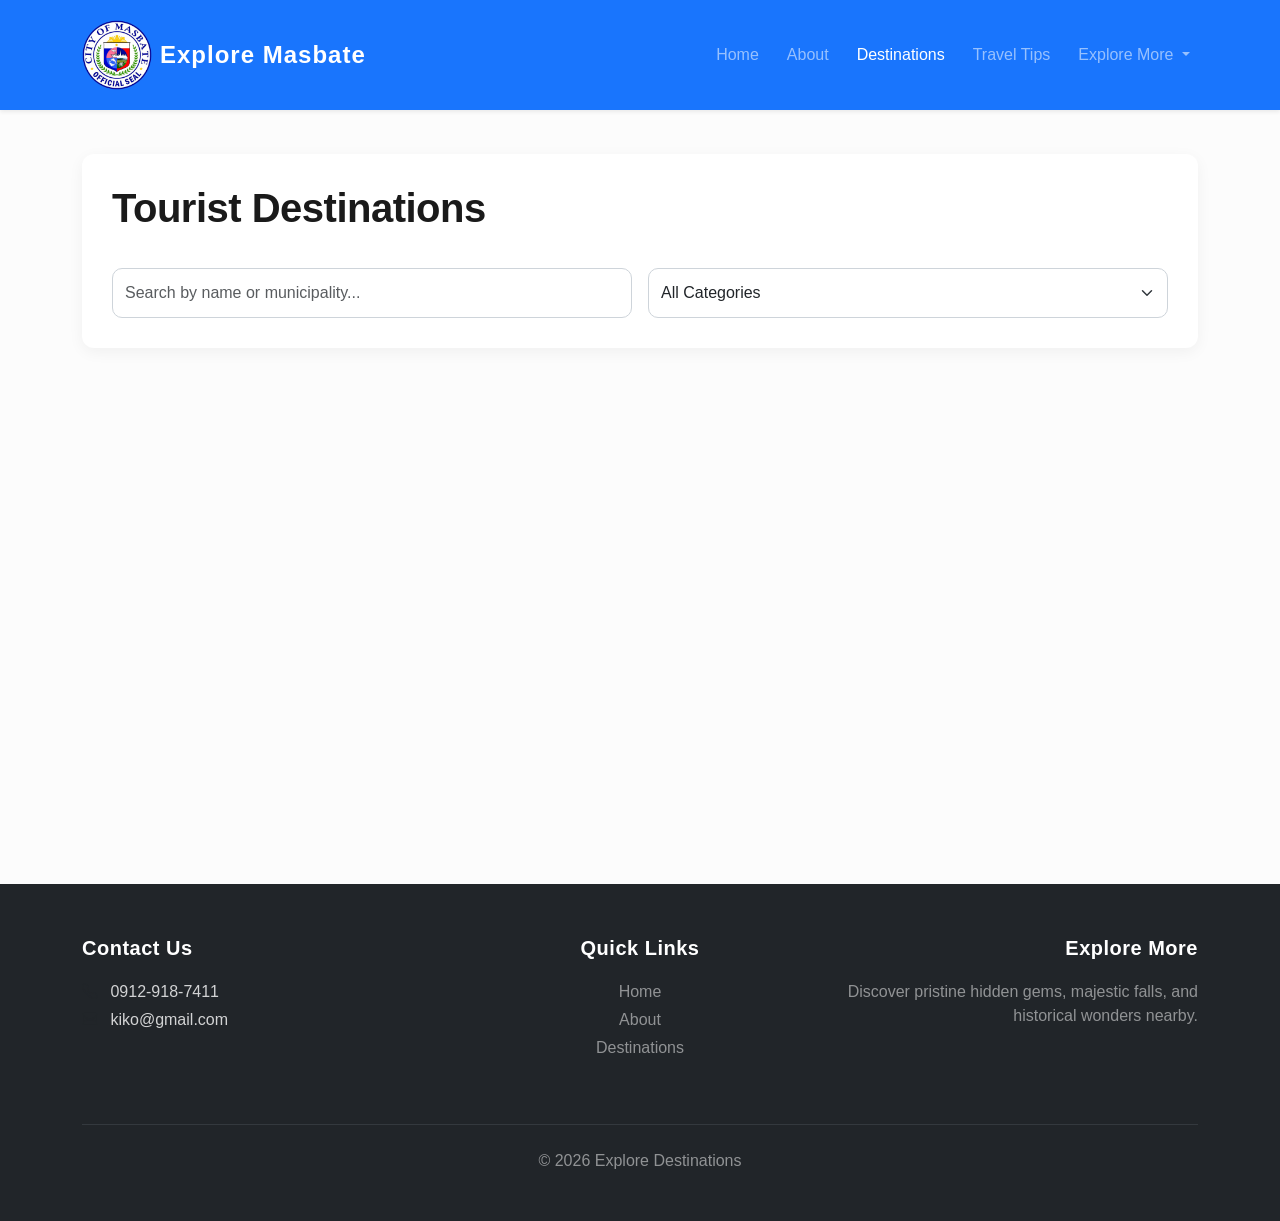
==== commit 88e27581: "Update destination.html" ====
--- a/destination.html
+++ b/destination.html
@@ -207,7 +207,7 @@
 <script src="https://cdn.jsdelivr.net/npm/bootstrap@5.3.3/dist/js/bootstrap.bundle.min.js"></script>
 
 <!-- YOUR JAVASCRIPT -->
-<script src="javascript/index.js"></script>
+<script src="index.js"></script>
 
 </body>
 </html>
--- a/style/style.css
+++ b/style/style.css
@@ -428,169 +428,150 @@
 
 /*destination-------------------------------------------------------------*/
 
-
-/* --- SITE BASE UTILITIES --- */
+/* ==========================================================================
+   1. GLOBAL & LAYOUT ADJUSTMENTS
+   ========================================================================== */
 body {
-    background-color: #fafafa; /* Clean, neutral light grey background */
-    color: #212529; /* Default dark gray text */
-}
-
-/* --- TOURIST DESTINATIONS TITLE BLOCK --- */
+    background-color: #f8f9fa; 
+    padding-top: 56px; 
+}
+
+/* Fixes fixed navbar spacing issues safely */
+div[style*="height: 100px;"] {
+    height: 50px !important; 
+    display: block;
+    clear: both;
+}
+
+/* ==========================================================================
+   2. HEADER & SEARCH SECTIONS (Fixes grid collapse bugs)
+   ========================================================================== */
 .custom-page-title {
-    color: #000000 !important; /* Changed from green to solid black */
     font-size: 2.5rem;
-    font-weight: 700;
-    display: inline-block;
-    padding-bottom: 4px;
-    margin-bottom: 0;
-    border-bottom: none !important; /* Red underline completely removed */
-}
-
-/* Search inputs formatting attributes */
-.custom-search-input {
-    font-size: 1.05rem !important;
-    padding: 0.6rem 1rem !important;
-    color: #212529 !important;
-    background-color: #ffffff !important;
-    border: 1px solid #dee2e6 !important;
-    border-radius: 6px !important;
-}
-
-.custom-search-input:focus {
-    border-color: #ced4da !important;
-    box-shadow: none !important;
-}
-
-/* Category filter select box styling */
+    font-weight: 800;
+    color: #1a1a1a;
+    margin-bottom: 20px;
+    letter-spacing: -0.5px;
+}
+
+.search-section-header {
+    background: #ffffff;
+    padding: 30px;
+    border-radius: 12px;
+    box-shadow: 0 4px 15px rgba(0, 0, 0, 0.05);
+    margin-bottom: 40px !important; /* Forces spacing below the search area */
+    display: block; /* Ensures it acts as a structural block element */
+}
+
+.custom-search-input, 
 .custom-select-filter {
-    font-size: 1.05rem !important;
-    padding: 0.6rem 1rem !important;
-    color: #212529 !important;
-    background-color: #ffffff !important;
-    border: 1px solid #ced4da !important;
-    border-radius: 6px !important;
-}
-
-/* --- DYNAMIC CARD COMPONENT LAYOUT DESIGN --- */
+    height: 50px;
+    border-radius: 8px;
+    border: 1px solid #ced4da;
+    padding-left: 15px;
+    font-size: 1rem;
+    transition: all 0.3s ease;
+    width: 100%; /* Guarantees fields occupy full column width */
+}
+
+.custom-search-input:focus, 
+.custom-select-filter:focus {
+    border-color: #0d6efd;
+    box-shadow: 0 0 0 0.25rem rgba(13, 110, 253, 0.15);
+}
+
+/* ==========================================================================
+   3. DESTINATION GRID & CARDS (Forces display structural integrity)
+   ========================================================================== */
+#destinationsGrid {
+    display: flex !important; /* Forces Bootstrap columns to respect layout engine */
+    flex-wrap: wrap !important; 
+    margin-top: 20px !important;
+    min-height: 400px; /* Guarantees structural room so cards don't drop behind footer */
+    clear: both;
+}
+
 .custom-destination-card {
-    border: 1px solid #e0e0e0 !important; /* Removed the green top border for a clean, neutral card */
-    border-radius: 6px !important;
+    border: none;
+    border-radius: 16px;
+    box-shadow: 0 6px 18px rgba(0, 0, 0, 0.06);
+    transition: transform 0.3s ease, box-shadow 0.3s ease;
     overflow: hidden;
     background: #ffffff;
-    box-shadow: 0 2px 8px rgba(0, 0, 0, 0.05) !important;
+    margin-bottom: 24px; /* Space between card rows */
+}
+
+.custom-destination-card:hover {
+    transform: translateY(-5px);
+    box-shadow: 0 12px 25px rgba(0, 0, 0, 0.12);
 }
 
 .custom-destination-card .card-img-top {
-    height: 210px;
+    height: 240px;
     object-fit: cover;
-}
-
-/* --- DYNAMIC CATEGORY BADGES --- */
-/* Default badge style (for Beach, Lighthouse, Waterfall, etc.) */
+    width: 100%;
+}
+
+.card-destination-name {
+    font-size: 1.4rem;
+    font-weight: 700;
+    margin-top: 10px;
+    margin-bottom: 8px;
+    color: #212529;
+}
+
 .badge-category {
-    background-color: #212529 !important; /* Dark black/gray badge background */
-    color: #ffffff !important; /* White text */
-    font-weight: 500;
-    padding: 0.45rem 0.75rem !important;
-    font-size: 0.85rem !important;
-    border-radius: 4px !important;
+    background-color: #e7f1ff;
+    color: #0d6efd;
+    padding: 6px 12px;
+    font-weight: 600;
+    font-size: 0.8rem;
+    border-radius: 30px;
+    letter-spacing: 0.5px;
     display: inline-block;
-    margin-bottom: 0.75rem;
-}
-
-/* TARGETED STYLE FOR THE PARK BADGE */
-/* The Javascript adds text-capitalize, so we target both lowercase and capitalized versions just in case */
-.badge-category.park,
-.badge-category.Park {
-    background-color: #000000 !important; /* Black pill background */
-    color: #0d6efd !important; /* Blue font text */
-    font-weight: 600;
-}
-
-/* --- CARD TEXT DETAILS --- */
-.card-destination-name {
-    font-size: 1.5rem;
-    font-weight: 700;
-    color: #000000; /* Solid black destination titles */
-    margin-bottom: 0.4rem;
 }
 
 .card-location-geo {
     color: #6c757d;
     font-size: 0.95rem;
-    margin-bottom: 1rem;
+    font-weight: 500;
+    margin-bottom: 15px;
 }
 
 .card-location-geo i {
-    color: #6c757d; /* Muted geo pinpoint icon */
-    margin-right: 4px;
+    color: #dc3545; 
 }
 
 .card-description-text {
-    color: #212529; /* Clean black font body description */
     font-size: 0.95rem;
-    line-height: 1.5;
-    margin-bottom: 1.2rem;
-}
-
-/* Meta info rows layout (Fee, Hours, Activities, Tip) */
+    color: #495057;
+    line-height: 1.6;
+}
+
 .meta-info-row {
-    font-size: 0.95rem;
-    color: #000000; /* Solid black font labels and text */
-    margin-bottom: 0.25rem;
-}
-
-/* Keeps your tips highlighted cleanly without using green */
-.meta-info-row.text-success {
-    color: #495057 !important; /* Neutral dark gray for tips fallback */
-}
-
-
-
-/*--------------------------------------------------------gallery---------------------*/
-
-/* BODY SPACING */
-body{
-    padding-top: 90px;
-    background: #f8f9fa;
-}
-
-/* GALLERY TITLE */
-.custom-gallery-title{
-    font-size: 3rem;
-    font-weight: bold;
-    color: #0d6efd;
-}
-
-.custom-gallery-subtitle{
-    color: #6c757d;
-    max-width: 700px;
-    margin: auto;
-}
-
-/* GALLERY IMAGE STYLE */
-.gallery-img{
-    width: 100%;
-    height: 250px; /* SAME HEIGHT */
-    object-fit: cover; /* PREVENT STRETCHING */
-    transition: 0.3s ease;
-    border-radius: 12px;
-}
-
-/* HOVER EFFECT */
-.gallery-img:hover{
-    transform: scale(1.05);
-    box-shadow: 0 10px 25px rgba(0,0,0,0.3);
-}
-
-/* NAVBAR */
-.navbar{
-    backdrop-filter: blur(10px);
-}
-
-/* FOOTER */
-footer{
-    margin-top: 50px;
+    font-size: 0.9rem;
+    margin-bottom: 6px;
+    color: #495057;
+}
+
+.meta-info-row strong {
+    color: #212529;
+}
+
+/* ==========================================================================
+   4. FOOTER FINE-TUNING
+   ========================================================================== */
+footer {
+    border-top: 4px solid #212529;
+    position: relative;
+    z-index: 10;
+    clear: both;
+}
+
+footer h5 {
+    font-weight: 600;
+    margin-bottom: 20px;
+    letter-spacing: 0.5px;
 }
 
 
